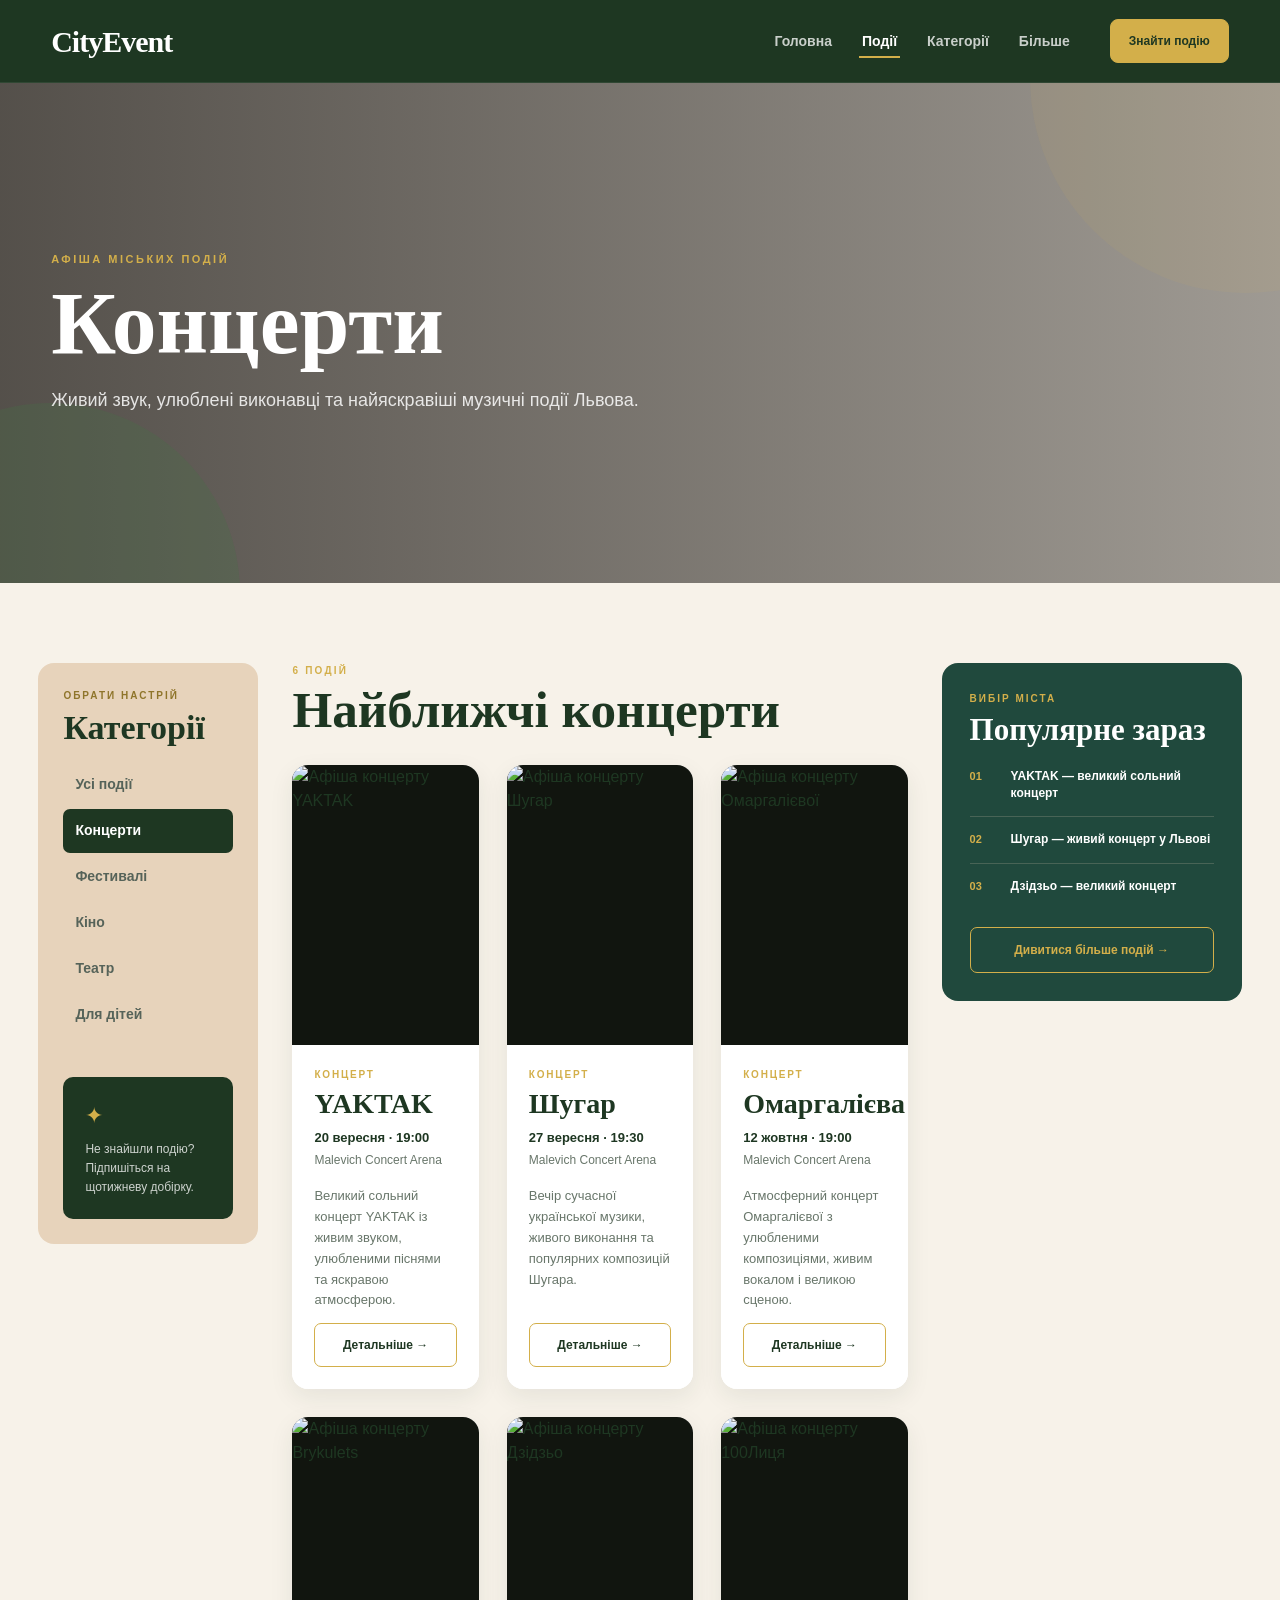
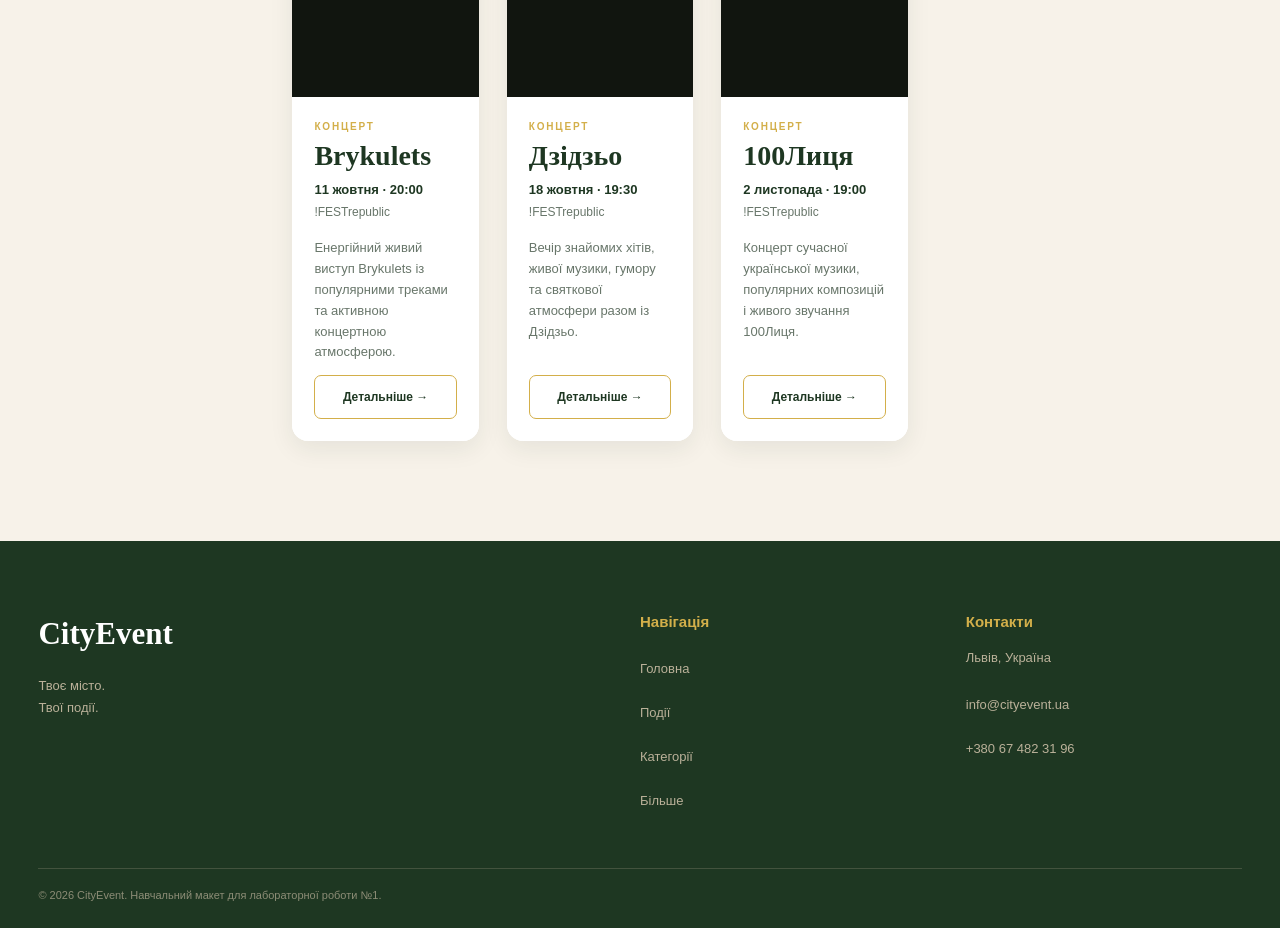
==== concerts.html @ 5c3fc894 "Add files via upload" ====
<!DOCTYPE html>
<html lang="uk">

<head>
    <meta charset="UTF-8">

    <meta
        name="viewport"
        content="width=device-width, initial-scale=1.0"
    >

    <title>Концерти — CityEvent</title>

    <link
        rel="stylesheet"
        href="style.css"
    >
</head>

<body>

<header class="header">

    <div class="header__container">

        <a
            href="index.html"
            class="logo"
        >
            CityEvent
        </a>

        <nav class="navigation">

            <a href="index.html">
                Головна
            </a>

            <a
                href="concerts.html"
                class="active"
            >
                Події
            </a>

            <a href="#categories">
                Категорії
            </a>

            <a href="#more">
                Більше
            </a>

        </nav>

        <a
            href="#concerts"
            class="header__button"
        >
            Знайти подію
        </a>

    </div>

</header>

<section class="page-hero">

    <div class="page-hero__container">

        <p class="page-hero__subtitle">
            АФІША МІСЬКИХ ПОДІЙ
        </p>

        <h1>
            Концерти
        </h1>

        <p class="page-hero__text">
            Живий звук, улюблені виконавці
            та найяскравіші музичні події Львова.
        </p>

    </div>

</section>

<main
    class="events"
    id="concerts"
>

    <div class="events__container">

        <aside
            class="sidebar"
            id="categories"
        >

            <p class="sidebar__subtitle">
                ОБРАТИ НАСТРІЙ
            </p>

            <h2>
                Категорії
            </h2>

            <ul class="sidebar__list">

                <li>
                    <a href="index.html">
                        Усі події
                    </a>
                </li>

                <li>
                    <a
                        href="concerts.html"
                        class="active"
                    >
                        Концерти
                    </a>
                </li>

                <li>
                    <a href="festivals.html">
                        Фестивалі
                    </a>
                </li>

                <li>
                    <a href="cinema.html">
                        Кіно
                    </a>
                </li>

                <li>
                    <a href="theater.html">
                        Театр
                    </a>
                </li>

                <li>
                    <a href="children.html">
                        Для дітей
                    </a>
                </li>

            </ul>

            <div class="sidebar__subscribe">

                <span class="sidebar__star">
                    ✦
                </span>

                <p>
                    Не знайшли подію?
                    <br>
                    Підпишіться
                    на щотижневу добірку.
                </p>

            </div>

        </aside>

        <section class="events__main">

            <div class="events__header">

                <div>

                    <p class="section__subtitle">
                        6 ПОДІЙ
                    </p>

                    <h2>
                        Найближчі концерти
                    </h2>

                </div>

            </div>

            <div class="events__grid">

                <article
                    class="event-card"
                    data-concert="yaktak"
                >

                    <img
                        src="images/yaktak.png"
                        alt="Афіша концерту YAKTAK"
                    >

                    <div class="event-card__content">

                        <span class="event-card__category">
                            КОНЦЕРТ
                        </span>

                        <h3>
                            YAKTAK
                        </h3>

                        <p class="event-card__date">
                            20 вересня · 19:00
                        </p>

                        <p class="event-card__place">
                            Malevich Concert Arena
                        </p>

                        <p class="event-card__description">
                            Великий сольний концерт YAKTAK із живим звуком, улюбленими піснями та яскравою атмосферою.
                        </p>

                        <a
                            href="#"
                            class="event-card__button"
                        >
                            Детальніше →
                        </a>

                    </div>

                </article>

                <article
                    class="event-card"
                    data-concert="shugar"
                >

                    <img
                        src="images/Shugar.png"
                        alt="Афіша концерту Шугар"
                    >

                    <div class="event-card__content">

                        <span class="event-card__category">
                            КОНЦЕРТ
                        </span>

                        <h3>
                            Шугар
                        </h3>

                        <p class="event-card__date">
                            27 вересня · 19:30
                        </p>

                        <p class="event-card__place">
                            Malevich Concert Arena
                        </p>

                        <p class="event-card__description">
                            Вечір сучасної української музики, живого виконання та популярних композицій Шугара.
                        </p>

                        <a
                            href="#"
                            class="event-card__button"
                        >
                            Детальніше →
                        </a>

                    </div>

                </article>

                <article
                    class="event-card"
                    data-concert="omargalieva"
                >

                    <img
                        src="images/omargalieva.png"
                        alt="Афіша концерту Омаргалієвої"
                    >

                    <div class="event-card__content">

                        <span class="event-card__category">
                            КОНЦЕРТ
                        </span>

                        <h3>
                            Омаргалієва
                        </h3>

                        <p class="event-card__date">
                            12 жовтня · 19:00
                        </p>

                        <p class="event-card__place">
                            Malevich Concert Arena
                        </p>

                        <p class="event-card__description">
                            Атмосферний концерт Омаргалієвої з улюбленими композиціями, живим вокалом і великою сценою.
                        </p>

                        <a
                            href="#"
                            class="event-card__button"
                        >
                            Детальніше →
                        </a>

                    </div>

                </article>

                <article
                    class="event-card"
                    data-concert="brykulets"
                >

                    <img
                        src="images/brykulets.png"
                        alt="Афіша концерту Brykulets"
                    >

                    <div class="event-card__content">

                        <span class="event-card__category">
                            КОНЦЕРТ
                        </span>

                        <h3>
                            Brykulets
                        </h3>

                        <p class="event-card__date">
                            11 жовтня · 20:00
                        </p>

                        <p class="event-card__place">
                            !FESTrepublic
                        </p>

                        <p class="event-card__description">
                            Енергійний живий виступ Brykulets із популярними треками та активною концертною атмосферою.
                        </p>

                        <a
                            href="#"
                            class="event-card__button"
                        >
                            Детальніше →
                        </a>

                    </div>

                </article>

                <article
                    class="event-card"
                    data-concert="dzidzio"
                >

                    <img
                        src="images/dzidzio.png"
                        alt="Афіша концерту Дзідзьо"
                    >

                    <div class="event-card__content">

                        <span class="event-card__category">
                            КОНЦЕРТ
                        </span>

                        <h3>
                            Дзідзьо
                        </h3>

                        <p class="event-card__date">
                            18 жовтня · 19:30
                        </p>

                        <p class="event-card__place">
                            !FESTrepublic
                        </p>

                        <p class="event-card__description">
                            Вечір знайомих хітів, живої музики, гумору та святкової атмосфери разом із Дзідзьо.
                        </p>

                        <a
                            href="#"
                            class="event-card__button"
                        >
                            Детальніше →
                        </a>

                    </div>

                </article>

                <article
                    class="event-card"
                    data-concert="100licya"
                >

                    <img
                        src="images/100licya.png"
                        alt="Афіша концерту 100Лиця"
                    >

                    <div class="event-card__content">

                        <span class="event-card__category">
                            КОНЦЕРТ
                        </span>

                        <h3>
                            100Лиця
                        </h3>

                        <p class="event-card__date">
                            2 листопада · 19:00
                        </p>

                        <p class="event-card__place">
                            !FESTrepublic
                        </p>

                        <p class="event-card__description">
                            Концерт сучасної української музики, популярних композицій і живого звучання 100Лиця.
                        </p>

                        <a
                            href="#"
                            class="event-card__button"
                        >
                            Детальніше →
                        </a>

                    </div>

                </article>

            </div>

        </section>

        <aside
            class="popular"
            id="more"
        >

            <p class="popular__subtitle">
                ВИБІР МІСТА
            </p>

            <h2>
                Популярне зараз
            </h2>

            <ol class="popular__list">

                <li>

                    <span>
                        01
                    </span>

                    <a href="concerts.html">
                        YAKTAK —
                        великий сольний концерт
                    </a>

                </li>

                <li>

                    <span>
                        02
                    </span>

                    <a href="concerts.html">
                        Шугар —
                        живий концерт у Львові
                    </a>

                </li>

                <li>

                    <span>
                        03
                    </span>

                    <a href="concerts.html">
                        Дзідзьо —
                        великий концерт
                    </a>

                </li>

            </ol>

            <a
                href="index.html"
                class="popular__button"
            >
                Дивитися більше подій →
            </a>

        </aside>

    </div>

</main>

<div
    class="event-modal"
    id="eventModal"
    aria-hidden="true"
>

    <div
        class="event-modal__window"
        role="dialog"
        aria-modal="true"
        aria-labelledby="modalTitle"
    >

        <button
            type="button"
            class="event-modal__close"
            id="modalClose"
            aria-label="Закрити вікно"
        >
            ×
        </button>

        <div class="event-modal__image-wrap">

            <img
                id="modalImage"
                class="event-modal__image"
                src=""
                alt=""
            >

        </div>

        <div class="event-modal__content">

            <span
                class="event-modal__category"
                id="modalCategory"
            >
                КОНЦЕРТ
            </span>

            <h2
                class="event-modal__title"
                id="modalTitle"
            >
                Концерт
            </h2>

            <p
                class="event-modal__intro"
                id="modalIntro"
            >
            </p>

            <p
                class="event-modal__description"
                id="modalDescription"
            >
            </p>

            <div class="event-modal__highlights">

                <p class="event-modal__highlights-title">
                    Що на вас чекає
                </p>

                <p id="modalHighlights">
                </p>

            </div>

            <div class="event-modal__info">

                <div class="event-modal__info-item">

                    <span class="event-modal__info-label">
                        Дата
                    </span>

                    <span
                        class="event-modal__info-value"
                        id="modalDate"
                    >
                    </span>

                </div>

                <div class="event-modal__info-item">

                    <span class="event-modal__info-label">
                        Час
                    </span>

                    <span
                        class="event-modal__info-value"
                        id="modalTime"
                    >
                    </span>

                </div>

                <div class="event-modal__info-item">

                    <span class="event-modal__info-label">
                        Місце
                    </span>

                    <span
                        class="event-modal__info-value"
                        id="modalPlace"
                    >
                    </span>

                </div>

            </div>

            <a
                href="https://concert.ua/uk/catalog/lviv/concerts"
                target="_blank"
                rel="noopener noreferrer"
                class="event-modal__ticket"
            >
                Купити квитки →
            </a>

        </div>

    </div>

</div>

<footer class="footer">

    <div class="footer__container">

        <div class="footer__column">

            <a
                href="index.html"
                class="footer__logo"
            >
                CityEvent
            </a>

            <p>
                Твоє місто.
                <br>
                Твої події.
            </p>

        </div>

        <div class="footer__column">

            <h3>
                Навігація
            </h3>

            <a href="index.html">
                Головна
            </a>

            <a href="concerts.html">
                Події
            </a>

            <a href="#categories">
                Категорії
            </a>

            <a href="#more">
                Більше
            </a>

        </div>

        <div class="footer__column">

            <h3>
                Контакти
            </h3>

            <p>
                Львів, Україна
            </p>

            <a href="mailto:info@cityevent.ua">info@cityevent.ua</a>

            <a href="tel:+380674823196">+380 67 482 31 96</a>

        </div>

    </div>

    <div class="footer__bottom">

        © 2026 CityEvent.
        Навчальний макет для лабораторної роботи №1.

    </div>

</footer>

<script>

const concerts = {

    yaktak: {
        title: "YAKTAK",
        image: "images/yaktak.png",
        category: "КОНЦЕРТ",
        date: "20 вересня",
        time: "19:00",
        place: "Malevich Concert Arena",
        intro:
            "20 вересня у Львові відбудеться великий сольний концерт YAKTAK — вечір живої музики, енергії та улюблених пісень.",
        description:
            "На гостей чекає масштабний концертний вечір у Malevich Concert Arena. Простір перетвориться на велику музичну сцену, де головну роль відіграватимуть живий звук, світло та атмосфера залу.\n\nУ програмі — найпопулярніші композиції YAKTAK, знайомі слухачам за стримінговими платформами та соціальними мережами. Концерт підійде як для тих, хто давно стежить за творчістю артиста, так і для тих, хто хоче провести вечір під сучасну українську музику.\n\nЦе буде формат великого сольного шоу, де можна співати разом із артистом, танцювати та просто насолоджуватися живим виконанням.",
        highlights:
            "Живий виступ, велика сцена, улюблені хіти, яскраве світло, енергійна атмосфера та можливість почути музику наживо разом із великою аудиторією."
    },

    shugar: {
        title: "Шугар",
        image: "images/Shugar.png",
        category: "КОНЦЕРТ",
        date: "27 вересня",
        time: "19:30",
        place: "Malevich Concert Arena",
        intro:
            "27 вересня Malevich Concert Arena зустріне великий сольний концерт Шугара.",
        description:
            "Попереду вечір сучасної української музики, великої сцени та живого виконання. Концерт створений для тих, хто хоче відпочити від буденності, зустрітися з друзями та провести вечір у музичній атмосфері.\n\nНа сцені прозвучать найвідоміші композиції артиста та пісні, які добре знайомі слухачам. Великий формат майданчика дозволить відчути енергію концерту незалежно від того, чи ви прийдете заради улюблених треків, чи просто хочете відкрити для себе виконавця.\n\nОчікується динамічний концерт із живим звуком, світловим оформленням та активною взаємодією з аудиторією.",
        highlights:
            "Велика сцена, живий звук, найпопулярніші пісні, світлове шоу, енергійна публіка та атмосфера справжнього сольного концерту."
    },

    omargalieva: {
        title: "Омаргалієва",
        image: "images/omargalieva.png",
        category: "КОНЦЕРТ",
        date: "12 жовтня",
        time: "19:00",
        place: "Malevich Concert Arena",
        intro:
            "12 жовтня у Malevich Concert Arena відбудеться атмосферний концерт Омаргалієвої.",
        description:
            "Цей вечір стане можливістю почути улюблені композиції наживо та провести кілька годин у затишній музичній атмосфері великого концертного майданчика.\n\nУ програмі — найпопулярніші пісні виконавиці, знайомі слухачам, а також живе виконання, яке дозволить по-новому відчути знайомі композиції.\n\nКонцерт підійде для тих, хто любить емоційну музику, красиву сцену та вечори, які хочеться запам'ятати.",
        highlights:
            "Живий вокал, улюблені композиції, атмосферне освітлення, велика сцена та особливий вечір у компанії друзів або близьких."
    },

    brykulets: {
        title: "Brykulets",
        image: "images/brykulets.png",
        category: "КОНЦЕРТ",
        date: "11 жовтня",
        time: "20:00",
        place: "!FESTrepublic",
        intro:
            "11 жовтня !FESTrepublic стане місцем енергійного вечора сучасної української музики разом із Brykulets.",
        description:
            "На гостей чекає концерт у форматі великого живого виступу з активною атмосферою та максимальною близькістю до сцени.\n\nУ програмі — найпопулярніші треки виконавця, живе звучання та композиції, які дозволять повністю зануритися у концертну атмосферу.\n\n!FESTrepublic добре підходить для такого формату: простір дозволяє аудиторії бути максимально залученою до події та відчути енергію виступу наживо.",
        highlights:
            "Живий виступ, енергійна атмосфера, популярні треки, клубний формат, близькість до сцени та багато музики."
    },

    dzidzio: {
        title: "Дзідзьо",
        image: "images/dzidzio.png",
        category: "КОНЦЕРТ",
        date: "18 жовтня",
        time: "19:30",
        place: "!FESTrepublic",
        intro:
            "18 жовтня у !FESTrepublic відбудеться великий живий концерт Дзідзьо.",
        description:
            "Це буде вечір знайомих пісень, гумору, живої музики та святкової атмосфери. Концерт підійде для компанії друзів, сімейного відпочинку або просто для тих, хто хоче провести вечір під улюблені українські хіти.\n\nНа гостей чекає програма з популярними композиціями артиста, живим виконанням та активною взаємодією із залом.\n\nФормат концерту дозволить не просто слухати музику, а стати частиною великого спільного шоу.",
        highlights:
            "Популярні хіти, живий звук, гумор, яскравий сценічний формат, святкова атмосфера та багато знайомих пісень."
    },

    "100licya": {
        title: "100Лиця",
        image: "images/100licya.png",
        category: "КОНЦЕРТ",
        date: "2 листопада",
        time: "19:00",
        place: "!FESTrepublic",
        intro:
            "2 листопада у !FESTrepublic відбудеться концерт 100Лиця — вечір сучасної української музики та живого звучання.",
        description:
            "Гостей чекає концертна програма з найпопулярнішими композиціями 100Лиця. Це можливість почути знайомі треки наживо та відчути атмосферу великого музичного вечора.\n\nКонцерт розрахований на активну аудиторію, яка любить сучасну українську музику, живі виступи та формат, де артист безпосередньо взаємодіє з публікою.\n\nНа сцені поєднаються музика, світло та енергія залу, створюючи атмосферу, яка запам'ятається надовго.",
        highlights:
            "Сучасна українська музика, живий виступ, популярні композиції, світлове оформлення та енергійна атмосфера !FESTrepublic."
    }

};

const modal =
    document.getElementById("eventModal");

const modalWindow =
    document.querySelector(".event-modal__window");

const modalClose =
    document.getElementById("modalClose");

const modalImage =
    document.getElementById("modalImage");

const modalCategory =
    document.getElementById("modalCategory");

const modalTitle =
    document.getElementById("modalTitle");

const modalIntro =
    document.getElementById("modalIntro");

const modalDescription =
    document.getElementById("modalDescription");

const modalHighlights =
    document.getElementById("modalHighlights");

const modalDate =
    document.getElementById("modalDate");

const modalTime =
    document.getElementById("modalTime");

const modalPlace =
    document.getElementById("modalPlace");

function resetModalScroll() {

    if (!modalWindow) {
        return;
    }

    modalWindow.scrollTo({
        top: 0,
        left: 0,
        behavior: "instant"
    });

    modalWindow.scrollTop = 0;
}

function openModal(concertId) {

    const concert =
        concerts[concertId];

    if (!concert) {
        return;
    }

    resetModalScroll();

    modalImage.src =
        concert.image;

    modalImage.alt =
        `Афіша концерту ${concert.title}`;

    modalCategory.textContent =
        concert.category;

    modalTitle.textContent =
        concert.title;

    modalIntro.textContent =
        concert.intro;

    modalDescription.textContent =
        concert.description;

    modalHighlights.textContent =
        concert.highlights;

    modalDate.textContent =
        concert.date;

    modalTime.textContent =
        concert.time;

    modalPlace.textContent =
        concert.place;

    modal.classList.add("active");

    modal.setAttribute(
        "aria-hidden",
        "false"
    );

    document.body.classList.add(
        "modal-open"
    );

    resetModalScroll();

    requestAnimationFrame(() => {
        resetModalScroll();
    });

}

function closeModal() {

    resetModalScroll();

    modal.classList.remove(
        "active"
    );

    modal.setAttribute(
        "aria-hidden",
        "true"
    );

    document.body.classList.remove(
        "modal-open"
    );

    resetModalScroll();

}

document
    .querySelectorAll(".event-card")
    .forEach(card => {

        card.addEventListener(
            "click",
            function (event) {

                event.preventDefault();

                const concertId =
                    this.dataset.concert;

                openModal(concertId);

            }
        );

    });

modalClose.addEventListener(
    "click",
    closeModal
);

modal.addEventListener(
    "click",
    function (event) {

        if (
            event.target === modal
        ) {

            closeModal();

        }

    }
);

document.addEventListener(
    "keydown",
    function (event) {

        if (
            event.key === "Escape" &&
            modal.classList.contains("active")
        ) {

            closeModal();

        }

    }
);

</script>

</body>

</html>
---- style.css ----
:root {
    --dark-green: #1E3722;
    --green: #20493D;
    --light-green: #456F47;
    --gold: #D3AF4A;
    --beige: #E7D3BB;
    --cream: #F7F2E9;
    --white: #FFFFFF;
    --text: #1E3722;
    --text-light: #68766A;
    --border: rgba(30, 55, 34, 0.14);
    --container: 1660px;
    --radius: 16px;
    --gap: 24px;
    --shadow: 0 8px 25px rgba(30, 55, 34, 0.08);
    --shadow-hover: 0 18px 40px rgba(30, 55, 34, 0.16);
}

* {
    margin: 0;
    padding: 0;
    box-sizing: border-box;
}

html {
    scroll-behavior: smooth;
    scroll-padding-top: 90px;
}

body {
    min-width: 320px;
    background: var(--cream);
    color: var(--text);
    font-family: Arial, Helvetica, sans-serif;
    line-height: 1.5;
    overflow-x: hidden;
}

body.modal-open {
    overflow: hidden;
}

a {
    color: inherit;
    text-decoration: none;
}

button {
    font-family: inherit;
}

img {
    display: block;
    max-width: 100%;
}

.header {
    position: sticky;
    top: 0;
    z-index: 1000;
    background: var(--dark-green);
    color: var(--white);
    border-bottom: 1px solid rgba(255, 255, 255, 0.08);
}

.header__container {
    width: 92%;
    max-width: var(--container);
    min-height: 70px;
    margin: 0 auto;
    padding: 12px 0;
    display: flex;
    align-items: center;
    justify-content: space-between;
    gap: 12px;
    flex-wrap: wrap;
}

.logo {
    flex-shrink: 0;
    color: var(--white);
    font-family: Georgia, "Times New Roman", serif;
    font-size: 27px;
    font-weight: 700;
    letter-spacing: -1px;
    transition: 0.25s ease;
}

.logo:hover {
    color: var(--gold);
}

.navigation {
    width: 100%;
    order: 3;
    display: flex;
    align-items: center;
    justify-content: center;
    flex-wrap: wrap;
    gap: 2px 10px;
}

.navigation a {
    position: relative;
    min-height: 44px;
    padding: 10px 7px;
    display: flex;
    align-items: center;
    justify-content: center;
    color: rgba(255, 255, 255, 0.76);
    font-size: 12px;
    font-weight: 700;
    transition: 0.25s ease;
}

.navigation a::after {
    content: "";
    position: absolute;
    left: 7px;
    bottom: 5px;
    width: 0;
    height: 2px;
    background: var(--gold);
    transition: 0.25s ease;
}

.navigation a:hover,
.navigation a.active {
    color: var(--white);
}

.navigation a:hover::after,
.navigation a.active::after {
    width: calc(100% - 14px);
}

.header__button {
    display: none;
    flex-shrink: 0;
    min-height: 44px;
    padding: 0 18px;
    align-items: center;
    justify-content: center;
    border: 1px solid var(--gold);
    border-radius: 8px;
    background: var(--gold);
    color: var(--dark-green);
    font-size: 12px;
    font-weight: 800;
    transition: 0.25s ease;
}

.header__button:hover {
    background: transparent;
    color: var(--gold);
}

.page-hero {
    position: relative;
    overflow: hidden;
    background:
        linear-gradient(
            90deg,
            rgba(15, 11, 7, 0.70),
            rgba(15, 11, 7, 0.38)
        ),
        url("images/lviv.png") center / cover no-repeat;
    color: var(--white);
}

.page-hero::before {
    content: "";
    position: absolute;
    right: -180px;
    top: -220px;
    width: 430px;
    height: 430px;
    border-radius: 50%;
    background: rgba(211, 175, 74, 0.08);
}

.page-hero::after {
    content: "";
    position: absolute;
    left: -140px;
    bottom: -200px;
    width: 380px;
    height: 380px;
    border-radius: 50%;
    background: rgba(69, 111, 71, 0.28);
}

.page-hero__container {
    position: relative;
    z-index: 1;
    width: 92%;
    max-width: var(--container);
    min-height: 430px;
    margin: 0 auto;
    padding: 55px 0;
    display: flex;
    flex-direction: column;
    justify-content: center;
}

.page-hero__subtitle {
    margin-bottom: 14px;
    color: var(--gold);
    font-size: 11px;
    font-weight: 800;
    letter-spacing: 2.5px;
}

.page-hero h1 {
    max-width: 900px;
    margin-bottom: 20px;
    font-family: Georgia, "Times New Roman", serif;
    font-size: clamp(43px, 11vw, 76px);
    line-height: 0.94;
    font-weight: 700;
}

.page-hero__text {
    max-width: 680px;
    color: rgba(255, 255, 255, 0.84);
    font-size: 15px;
    line-height: 1.65;
}

.page-hero__button,
.page-hero a {
    min-height: 46px;
    width: fit-content;
    margin-top: 20px;
    padding: 10px 18px;
    display: inline-flex;
    align-items: center;
    justify-content: center;
    border: 1px solid var(--gold);
    border-radius: 8px;
    color: var(--gold);
    font-size: 13px;
    font-weight: 800;
    transition: 0.25s ease;
}

.page-hero__button:hover,
.page-hero a:hover {
    background: var(--gold);
    color: var(--dark-green);
}

.events {
    padding: 50px 0 70px;
    background: var(--cream);
}

.events__container {
    width: 92%;
    max-width: var(--container);
    margin: 0 auto;
    display: grid;
    grid-template-columns: 1fr;
    grid-template-areas:
        "main"
        "sidebar"
        "popular";
    gap: 26px;
    align-items: start;
}

.events__main {
    grid-area: main;
    min-width: 0;
}

.events__header {
    margin-bottom: 22px;
    display: flex;
    flex-direction: column;
    align-items: flex-start;
    gap: 8px;
}

.section__subtitle {
    margin-bottom: 7px;
    color: var(--gold);
    font-size: 10px;
    font-weight: 800;
    letter-spacing: 2.2px;
}

.events__header h2 {
    color: var(--dark-green);
    font-family: Georgia, "Times New Roman", serif;
    font-size: clamp(38px, 10vw, 58px);
    line-height: 0.98;
}

.events__header > a {
    min-height: 44px;
    display: inline-flex;
    align-items: center;
    color: var(--dark-green);
    font-size: 13px;
    font-weight: 700;
}

.events__grid {
    display: grid;
    grid-template-columns: 1fr;
    gap: 20px;
}

.event-card {
    position: relative;
    overflow: hidden;
    min-width: 0;
    display: flex;
    flex-direction: column;
    background: var(--white);
    border-radius: 16px;
    box-shadow: var(--shadow);
    cursor: pointer;
    transition: transform 0.35s ease, box-shadow 0.35s ease;
}

.event-card:hover {
    transform: translateY(-5px);
    box-shadow: var(--shadow-hover);
}

.event-card > img {
    width: 100%;
    aspect-ratio: 2 / 3;
    object-fit: contain;
    background: #11150f;
    transition: transform 0.45s ease;
}

.event-card:hover > img {
    transform: scale(1.015);
}

.event-card__content {
    position: relative;
    padding: 19px;
    display: flex;
    flex-direction: column;
    flex: 1;
    background: var(--white);
}

.event-card__category {
    margin-bottom: 7px;
    color: var(--gold);
    font-size: 10px;
    font-weight: 800;
    letter-spacing: 1.8px;
}

.event-card__content h3 {
    margin-bottom: 10px;
    color: var(--dark-green);
    font-family: Georgia, "Times New Roman", serif;
    font-size: clamp(25px, 6vw, 30px);
    line-height: 1.04;
}

.event-card__description {
    margin-bottom: 12px;
    color: var(--text-light);
    font-size: 13px;
    line-height: 1.6;
}

.event-card__date {
    margin-bottom: 4px;
    color: var(--dark-green);
    font-size: 13px;
    font-weight: 700;
}

.event-card__place {
    margin-bottom: 17px;
    color: var(--text-light);
    font-size: 12px;
    line-height: 1.5;
}

.event-card__button {
    width: 100%;
    min-height: 44px;
    margin-top: auto;
    padding: 9px 13px;
    display: flex;
    align-items: center;
    justify-content: center;
    border: 1px solid var(--gold);
    border-radius: 7px;
    background: transparent;
    color: var(--dark-green);
    font-size: 12px;
    font-weight: 800;
    cursor: pointer;
    transition: 0.25s ease;
}

.event-card__button:hover {
    background: var(--gold);
    color: var(--dark-green);
}

.sidebar {
    grid-area: sidebar;
    position: static;
    padding: 21px;
    border-radius: 16px;
    background: var(--beige);
}

.sidebar__subtitle {
    margin-bottom: 7px;
    color: #8F752B;
    font-size: 10px;
    font-weight: 800;
    letter-spacing: 2px;
}

.sidebar h2 {
    margin-bottom: 17px;
    color: var(--dark-green);
    font-family: Georgia, "Times New Roman", serif;
    font-size: 32px;
    line-height: 1.05;
}

.sidebar__list {
    list-style: none;
    display: flex;
    flex-direction: column;
    gap: 2px;
}

.sidebar__list li {
    width: 100%;
}

.sidebar__list a {
    min-height: 44px;
    padding: 9px 11px;
    display: flex;
    align-items: center;
    border-radius: 7px;
    color: #566359;
    font-size: 13px;
    font-weight: 700;
    transition: 0.25s ease;
}

.sidebar__list a:hover {
    background: rgba(30, 55, 34, 0.1);
    color: var(--dark-green);
    transform: translateX(3px);
}

.sidebar__list a.active {
    background: var(--dark-green);
    color: var(--white);
}

.sidebar__subscribe {
    margin-top: 23px;
    padding: 19px;
    border-radius: 10px;
    background: var(--dark-green);
    color: var(--white);
}

.sidebar__star {
    display: block;
    margin-bottom: 8px;
    color: var(--gold);
    font-size: 22px;
}

.sidebar__subscribe p {
    color: rgba(255, 255, 255, 0.78);
    font-size: 12px;
    line-height: 1.6;
}

.sidebar__subscribe a,
.sidebar__subscribe button {
    min-height: 44px;
    margin-top: 13px;
    padding: 8px 14px;
    display: inline-flex;
    align-items: center;
    justify-content: center;
    border: 1px solid var(--gold);
    border-radius: 7px;
    background: transparent;
    color: var(--gold);
    font-size: 12px;
    font-weight: 800;
}

.popular {
    grid-area: popular;
    position: static;
    padding: 22px;
    border-radius: 16px;
    background: var(--green);
    color: var(--white);
}

.popular__subtitle {
    margin-bottom: 8px;
    color: var(--gold);
    font-size: 10px;
    font-weight: 800;
    letter-spacing: 2px;
}

.popular h2 {
    margin-bottom: 21px;
    font-family: Georgia, "Times New Roman", serif;
    font-size: 31px;
    line-height: 1.05;
}

.popular__list {
    list-style: none;
    display: flex;
    flex-direction: column;
}

.popular__list li {
    display: grid;
    grid-template-columns: 32px minmax(0, 1fr);
    gap: 9px;
    padding: 14px 0;
    border-bottom: 1px solid rgba(231, 211, 187, 0.2);
}

.popular__list li:first-child {
    padding-top: 0;
}

.popular__list li:last-child {
    border-bottom: none;
}

.popular__list span {
    color: var(--gold);
    font-size: 11px;
    font-weight: 800;
}

.popular__list a {
    color: var(--white);
    font-size: 12px;
    font-weight: 700;
    line-height: 1.45;
    transition: 0.2s ease;
}

.popular__list a:hover {
    color: var(--gold);
}

.popular__button {
    min-height: 46px;
    margin-top: 18px;
    padding: 9px 13px;
    display: flex;
    align-items: center;
    justify-content: center;
    border: 1px solid var(--gold);
    border-radius: 7px;
    color: var(--gold);
    font-size: 12px;
    font-weight: 800;
    text-align: center;
    transition: 0.25s ease;
}

.popular__button:hover {
    background: var(--gold);
    color: var(--dark-green);
}

.footer {
    padding: 48px 0 22px;
    background: var(--dark-green);
    color: var(--beige);
}

.footer__container {
    width: 92%;
    max-width: var(--container);
    margin: 0 auto;
    display: grid;
    grid-template-columns: 1fr;
    gap: 32px;
}

.footer__column {
    display: flex;
    flex-direction: column;
    align-items: flex-start;
}

.footer__logo {
    display: inline-block;
    margin-bottom: 17px;
    color: var(--white);
    font-family: Georgia, "Times New Roman", serif;
    font-size: 31px;
    font-weight: 700;
}

.footer__column h3 {
    margin-bottom: 13px;
    color: var(--gold);
    font-size: 15px;
}

.footer__column p {
    max-width: 620px;
    margin-bottom: 13px;
    color: rgba(231, 211, 187, 0.78);
    font-size: 13px;
    line-height: 1.75;
}

.footer__column a:not(.footer__logo) {
    min-height: 44px;
    display: inline-flex;
    align-items: center;
    color: rgba(231, 211, 187, 0.78);
    font-size: 13px;
    transition: 0.2s ease;
}

.footer__column a:hover {
    color: var(--gold);
}

.footer__column ul {
    list-style: none;
}

.footer__column li {
    margin-bottom: 2px;
}

.footer__about {
    max-width: 850px;
}

.footer__bottom {
    width: 92%;
    max-width: var(--container);
    margin: 32px auto 0;
    padding-top: 18px;
    border-top: 1px solid rgba(231, 211, 187, 0.18);
    color: rgba(231, 211, 187, 0.55);
    font-size: 11px;
}

.event-modal {
    position: fixed;
    inset: 0;
    z-index: 9999;
    padding: 10px;
    display: flex;
    align-items: center;
    justify-content: center;
    background: rgba(15, 11, 7, 0.82);
    opacity: 0;
    visibility: hidden;
    transition: opacity 0.3s ease, visibility 0.3s ease;
}

.event-modal.active {
    opacity: 1;
    visibility: visible;
}

.event-modal__window {
    position: relative;
    width: 100%;
    max-width: 1050px;
    max-height: 94vh;
    overflow-y: auto;
    overflow-x: hidden;
    padding: 28px 20px 32px;
    display: flex;
    background: var(--cream);
    border-radius: 16px;
    box-shadow: 0 30px 100px rgba(0, 0, 0, 0.5);
    transform: translateY(25px) scale(0.97);
    transition: transform 0.3s ease;
}

.event-modal.active .event-modal__window {
    transform: translateY(0) scale(1);
}

.event-modal__window::-webkit-scrollbar {
    width: 7px;
}

.event-modal__window::-webkit-scrollbar-track {
    background: transparent;
}

.event-modal__window::-webkit-scrollbar-thumb {
    background: var(--gold);
    border-radius: 10px;
}

.event-modal__image-wrap {
    width: 115px;
    margin: 0 15px 0 0;
    padding: 0;
    display: flex;
    align-items: flex-start;
    justify-content: center;
    flex-shrink: 0;
    background: transparent;
}

.event-modal__image {
    width: 105px;
    height: auto;
    max-height: 190px;
    object-fit: contain;
    border-radius: 9px;
}

.event-modal__content {
    min-width: 0;
    height: auto;
    padding: 2px 0 0;
    overflow: visible;
}

.event-modal__category {
    display: inline-block;
    margin-bottom: 8px;
    color: var(--gold);
    font-size: 10px;
    font-weight: 800;
    letter-spacing: 2px;
}

.event-modal__title {
    margin-bottom: 17px;
    color: var(--dark-green);
    font-family: Georgia, "Times New Roman", serif;
    font-size: clamp(34px, 9vw, 64px);
    line-height: 0.95;
}

.event-modal__intro {
    margin-bottom: 19px;
    color: var(--dark-green);
    font-size: 14px;
    font-weight: 700;
    line-height: 1.6;
}

.event-modal__description {
    margin-bottom: 21px;
    color: #405047;
    font-size: 13px;
    line-height: 1.7;
    white-space: pre-line;
}

.event-modal__highlights {
    margin: 22px 0;
    padding: 17px;
    border-radius: 12px;
    background: var(--beige);
}

.event-modal__highlights-title {
    margin-bottom: 9px;
    color: var(--dark-green);
    font-size: 11px;
    font-weight: 800;
    text-transform: uppercase;
    letter-spacing: 1px;
}

.event-modal__highlights p:last-child {
    color: #405047;
    font-size: 13px;
    line-height: 1.7;
}

.event-modal__info {
    margin-bottom: 22px;
    border-top: 1px solid rgba(30, 55, 34, 0.15);
}

.event-modal__info-item {
    display: flex;
    align-items: flex-start;
    gap: 12px;
    padding: 12px 0;
    border-bottom: 1px solid rgba(30, 55, 34, 0.15);
}

.event-modal__info-label {
    width: 55px;
    flex-shrink: 0;
    color: #C39A2E;
    font-size: 9px;
    font-weight: 800;
    text-transform: uppercase;
    letter-spacing: 1px;
}

.event-modal__info-value {
    color: var(--dark-green);
    font-size: 13px;
    font-weight: 700;
    line-height: 1.4;
}

.event-modal__ticket {
    min-height: 50px;
    padding: 12px 18px;
    display: flex;
    align-items: center;
    justify-content: center;
    border: 1px solid var(--dark-green);
    border-radius: 8px;
    background: var(--dark-green);
    color: var(--white);
    font-size: 13px;
    font-weight: 800;
    transition: 0.25s ease;
}

.event-modal__ticket:hover {
    background: var(--gold);
    border-color: var(--gold);
    color: var(--dark-green);
}

.event-modal__close {
    position: absolute;
    top: 8px;
    right: 8px;
    z-index: 20;
    width: 40px;
    height: 40px;
    display: flex;
    align-items: center;
    justify-content: center;
    border: none;
    border-radius: 50%;
    background: var(--dark-green);
    color: var(--white);
    font-size: 25px;
    line-height: 1;
    cursor: pointer;
    transition: 0.25s ease;
}

.event-modal__close:hover {
    background: var(--gold);
    color: var(--dark-green);
    transform: rotate(90deg);
}

@media (min-width: 600px) {
    .header__container {
        min-height: 76px;
        padding: 10px 0;
        flex-wrap: nowrap;
        gap: 18px;
    }

    .logo {
        font-size: 29px;
    }

    .navigation {
        width: auto;
        order: 0;
        margin-left: auto;
        gap: 3px;
    }

    .navigation a {
        padding: 10px 8px;
        font-size: 13px;
    }

    .page-hero__container {
        min-height: 430px;
        padding: 70px 0;
    }

    .page-hero h1 {
        max-width: 850px;
        font-size: clamp(55px, 8vw, 84px);
    }

    .page-hero__text {
        font-size: 16px;
    }

    .events {
        padding: 65px 0 85px;
    }

    .events__container {
        width: 94%;
        grid-template-columns: 185px minmax(0, 1fr);
        grid-template-areas:
            "sidebar main"
            "sidebar popular";
        gap: 24px;
    }

    .sidebar {
        padding: 19px;
    }

    .sidebar h2 {
        font-size: 29px;
    }

    .sidebar__list a {
        font-size: 12px;
        padding-left: 9px;
        padding-right: 9px;
    }

    .sidebar__subscribe {
        margin-top: 24px;
        padding: 17px;
    }

    .events__header {
        margin-bottom: 24px;
        flex-direction: row;
        align-items: flex-end;
        justify-content: space-between;
    }

    .events__header h2 {
        font-size: clamp(42px, 5vw, 56px);
    }

    .events__grid {
        grid-template-columns: repeat(2, minmax(0, 1fr));
        gap: 22px;
    }

    .event-card__content {
        padding: 19px;
    }

    .event-card__content h3 {
        font-size: 25px;
    }

    .popular {
        padding: 22px;
    }

    .footer__container {
        grid-template-columns: 1.5fr 1fr 1fr;
        gap: 25px;
    }

    .event-modal {
        padding: 20px;
    }

    .event-modal__window {
        width: 94vw;
        max-height: 90vh;
        padding: 35px 35px 40px;
        border-radius: 20px;
    }

    .event-modal__image-wrap {
        width: 190px;
        margin-right: 25px;
    }

    .event-modal__image {
        width: 170px;
        max-height: 390px;
    }

    .event-modal__title {
        font-size: clamp(48px, 6vw, 64px);
    }

    .event-modal__intro {
        font-size: 16px;
    }

    .event-modal__description {
        font-size: 14px;
    }
}

@media (min-width: 1024px) {
    .header__container {
        min-height: 82px;
        padding: 0;
        gap: 30px;
    }

    .logo {
        font-size: 30px;
    }

    .navigation {
        gap: 10px;
    }

    .navigation a {
        padding: 10px 10px;
        font-size: 14px;
    }

    .header__button {
        display: inline-flex;
    }

    .page-hero__container {
        min-height: 500px;
        padding: 80px 0;
    }

    .page-hero h1 {
        max-width: 1050px;
        font-size: clamp(65px, 7vw, 105px);
    }

    .page-hero__text {
        font-size: 18px;
    }

    .events {
        padding: 80px 0 100px;
    }

    .events__container {
        width: 94%;
        grid-template-columns: 220px minmax(0, 1fr) 300px;
        grid-template-areas: "sidebar main popular";
        gap: 34px;
    }

    .sidebar,
    .popular {
        position: sticky;
        top: 105px;
    }

    .sidebar {
        padding: 25px;
    }

    .sidebar h2 {
        font-size: 34px;
    }

    .sidebar__list a {
        font-size: 14px;
        padding-left: 12px;
        padding-right: 12px;
    }

    .sidebar__subscribe {
        margin-top: 40px;
        padding: 22px;
    }

    .events__header {
        margin-bottom: 30px;
    }

    .events__header h2 {
        font-size: clamp(45px, 4vw, 58px);
    }

    .events__grid {
        grid-template-columns: repeat(3, minmax(0, 1fr));
        gap: 28px;
    }

    .event-card__content {
        padding: 22px;
    }

    .event-card__content h3 {
        font-size: 28px;
    }

    .popular {
        padding: 28px;
    }

    .popular h2 {
        font-size: 31px;
    }

    .footer {
        padding: 70px 0 25px;
    }

    .footer__container {
        width: 94%;
        grid-template-columns: 2fr 1fr 1fr;
        gap: 50px;
    }

    .footer__bottom {
        width: 94%;
        margin-top: 45px;
    }

    .event-modal__window {
        width: min(1050px, 94vw);
        max-height: 90vh;
        padding: 38px 45px 50px;
        border-radius: 22px;
    }

    .event-modal__image-wrap {
        width: 245px;
        margin-right: 35px;
    }

    .event-modal__image {
        width: 215px;
        max-height: 500px;
    }

    .event-modal__title {
        font-size: clamp(55px, 6vw, 78px);
    }

    .event-modal__intro {
        font-size: 17px;
    }

    .event-modal__description {
        font-size: 15px;
    }
}
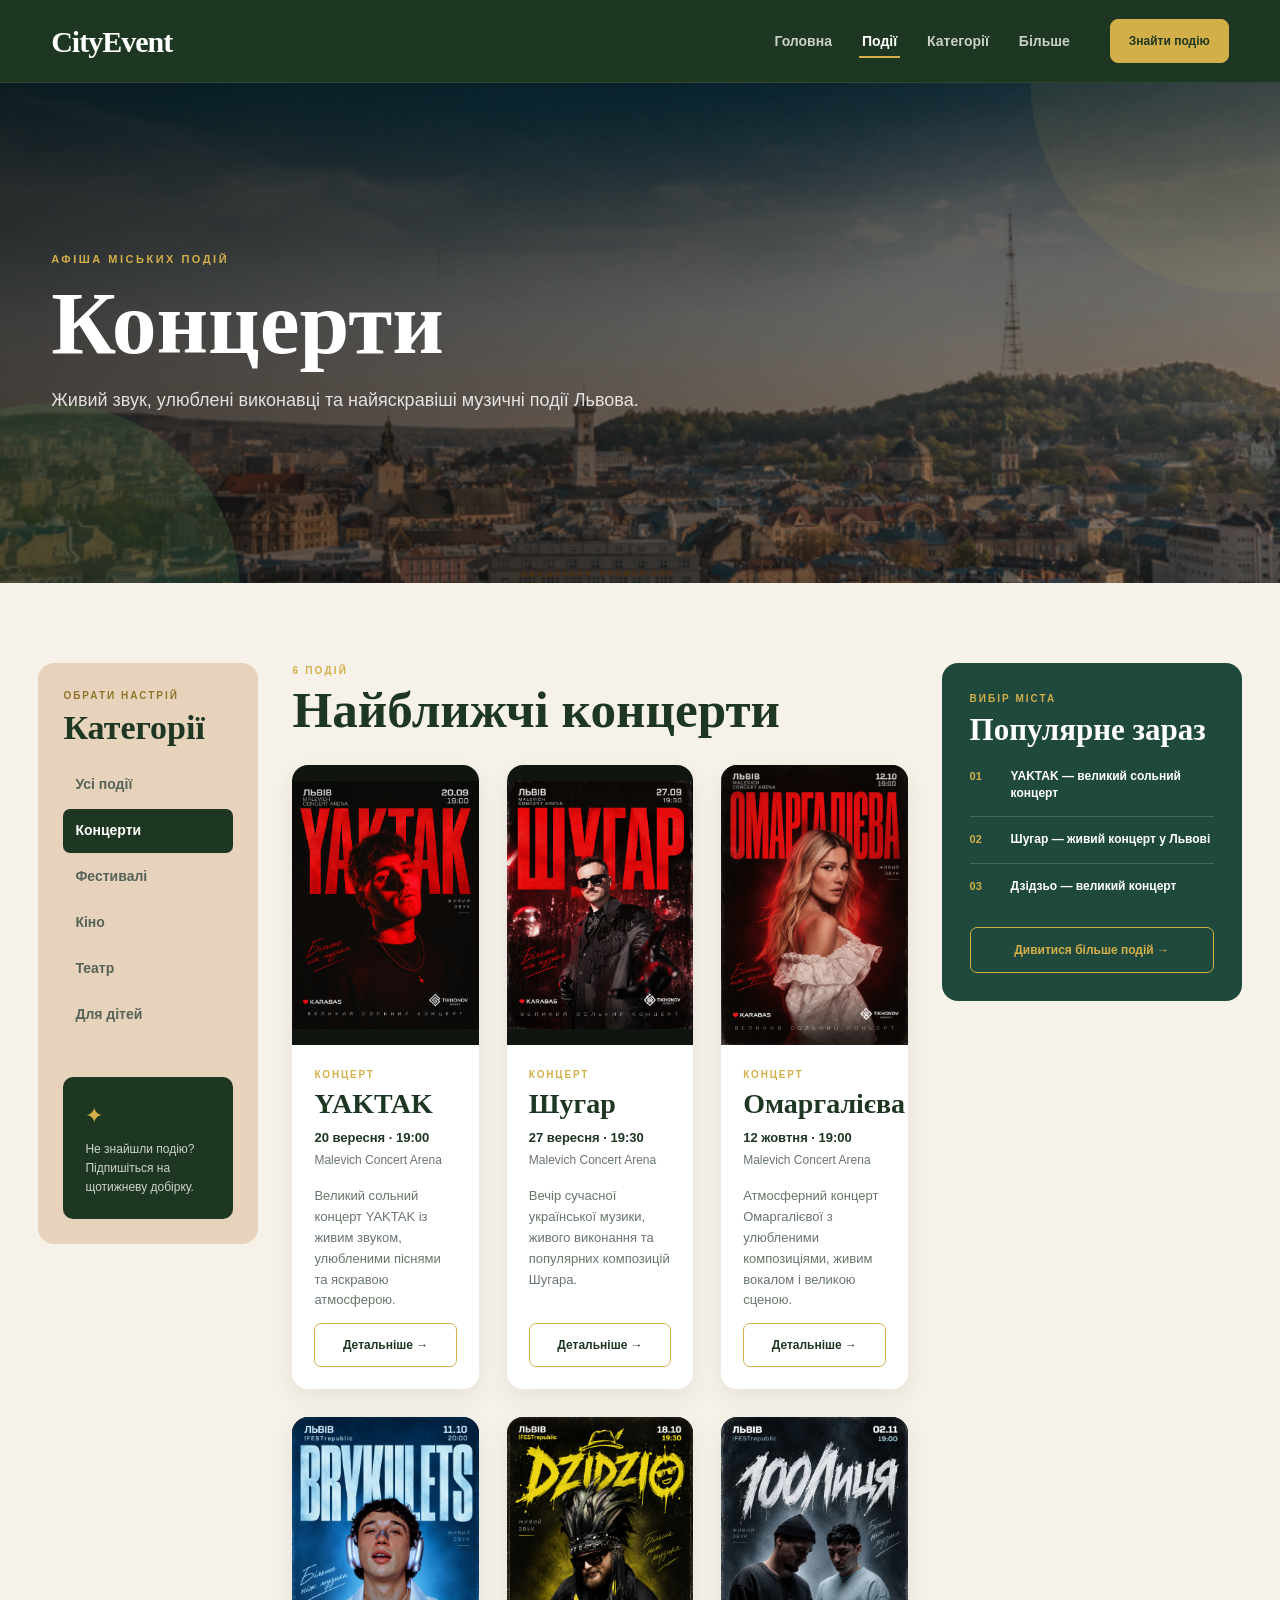
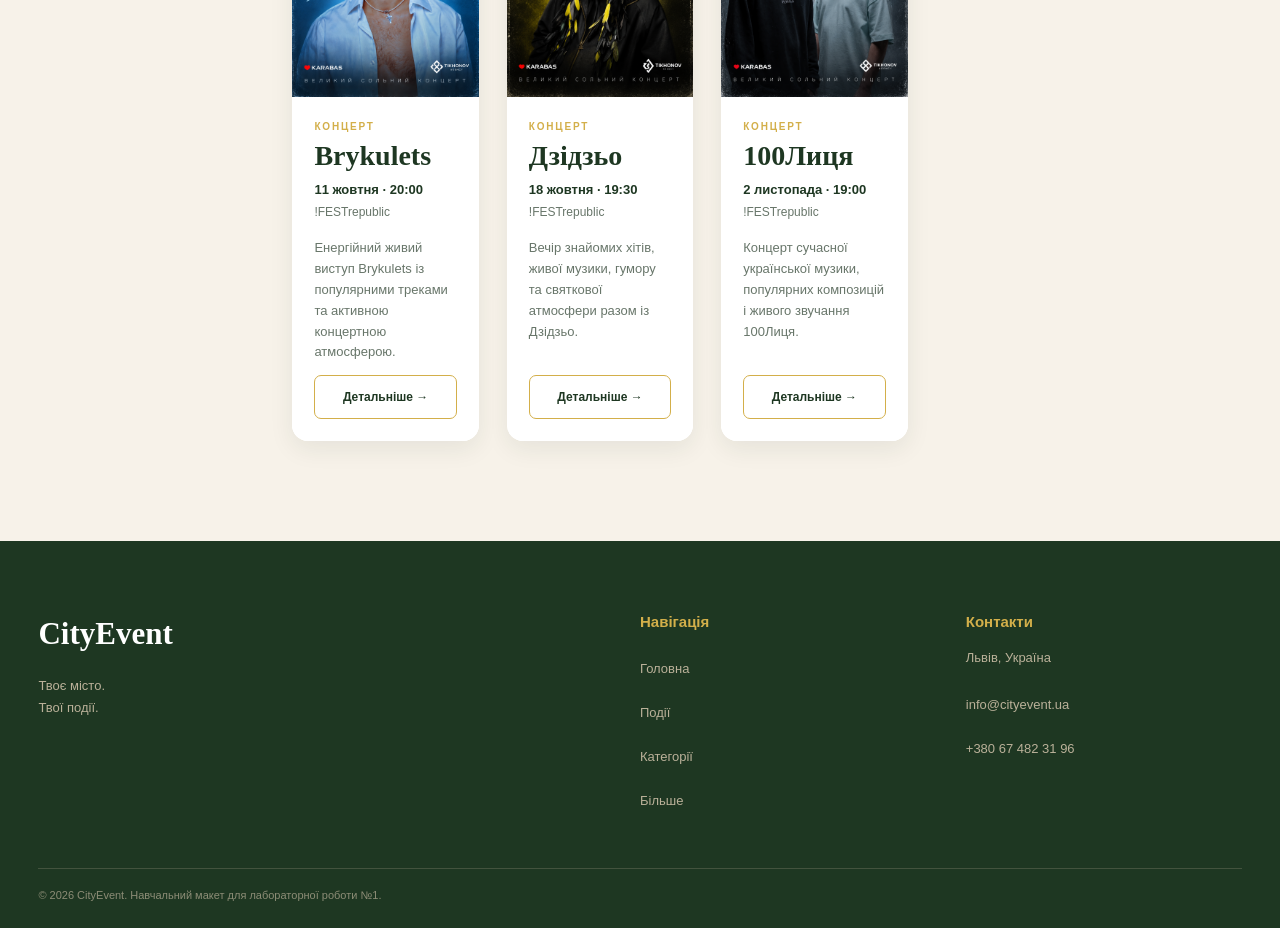
==== commit 88bebf46: "Add files via upload" ====
--- a/concerts.html
+++ b/concerts.html
@@ -191,7 +191,7 @@
                 >
 
                     <img
-                        src="images/yaktak.png"
+                        src="images/YAKTAK.png"
                         alt="Афіша концерту YAKTAK"
                     >
 
@@ -277,7 +277,7 @@
                 >
 
                     <img
-                        src="images/omargalieva.png"
+                        src="images/Omargalieva.png" 
                         alt="Афіша концерту Омаргалієвої"
                     >
 
